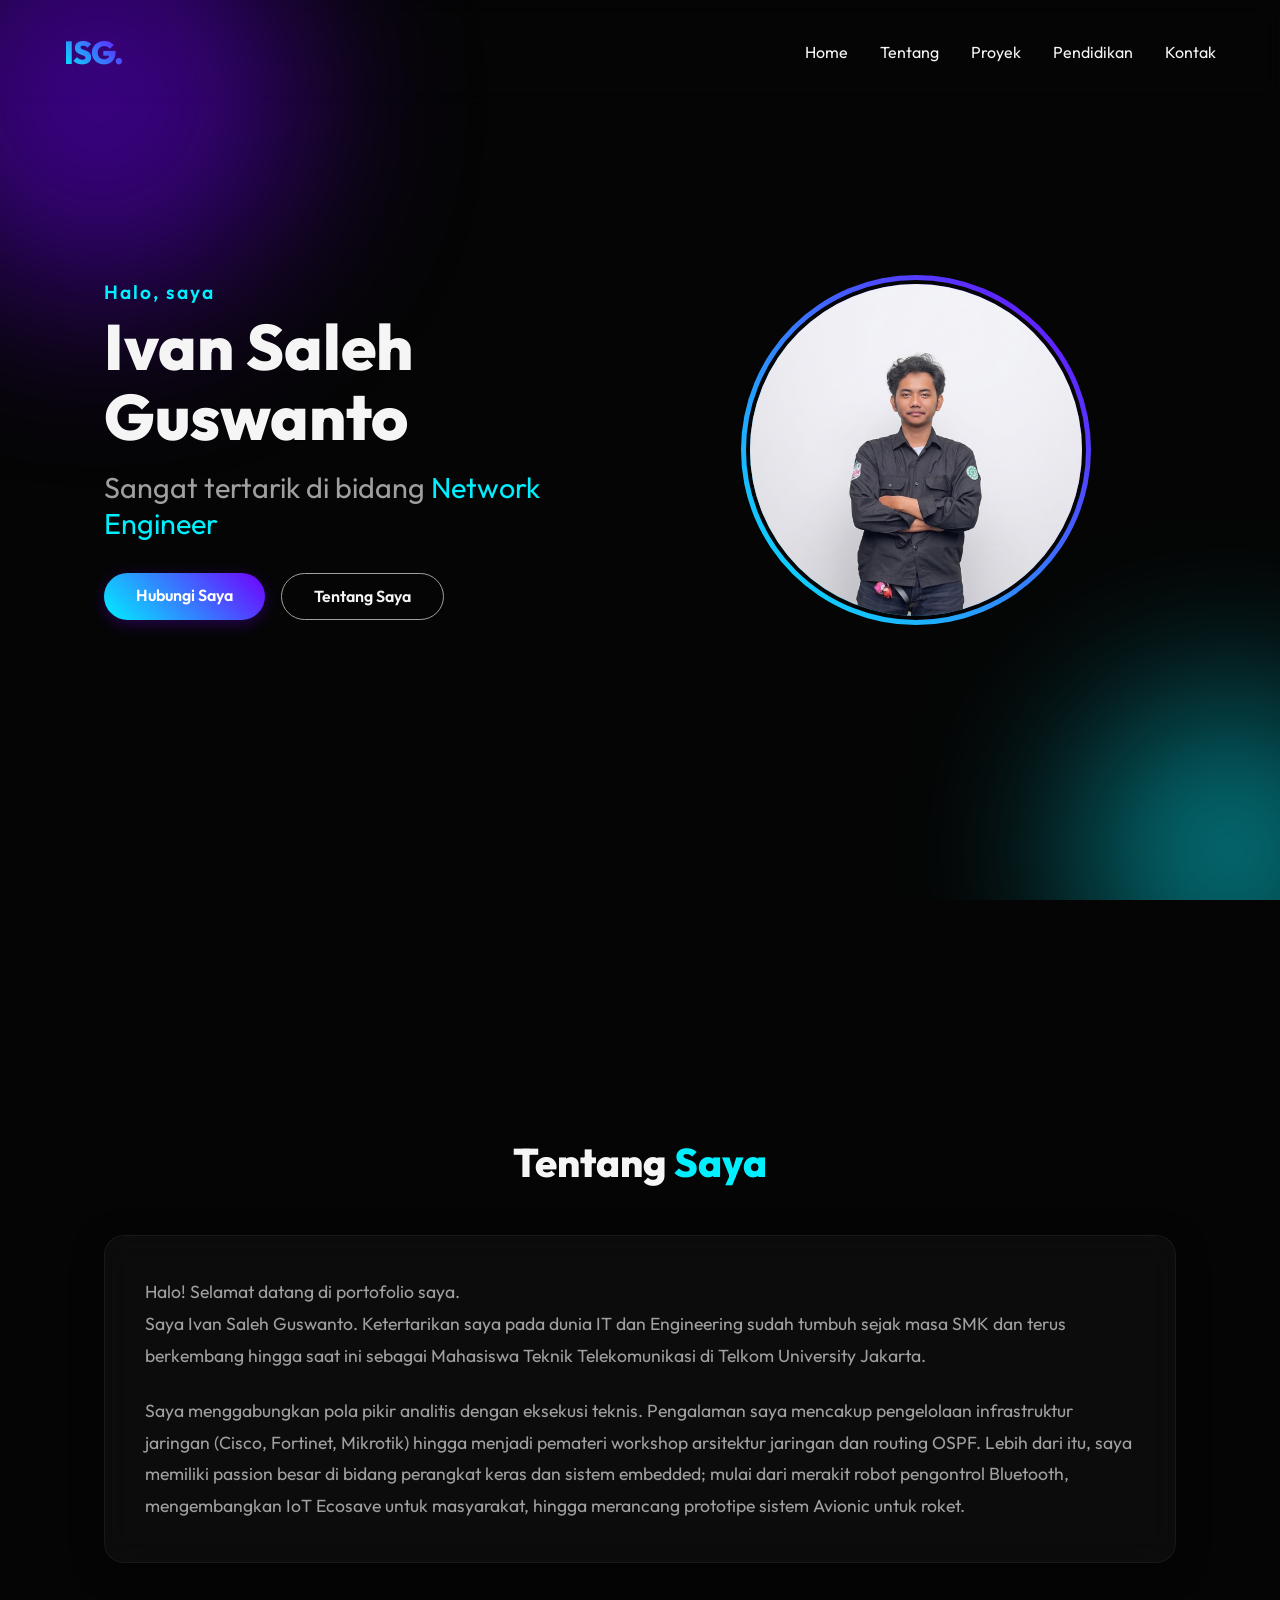
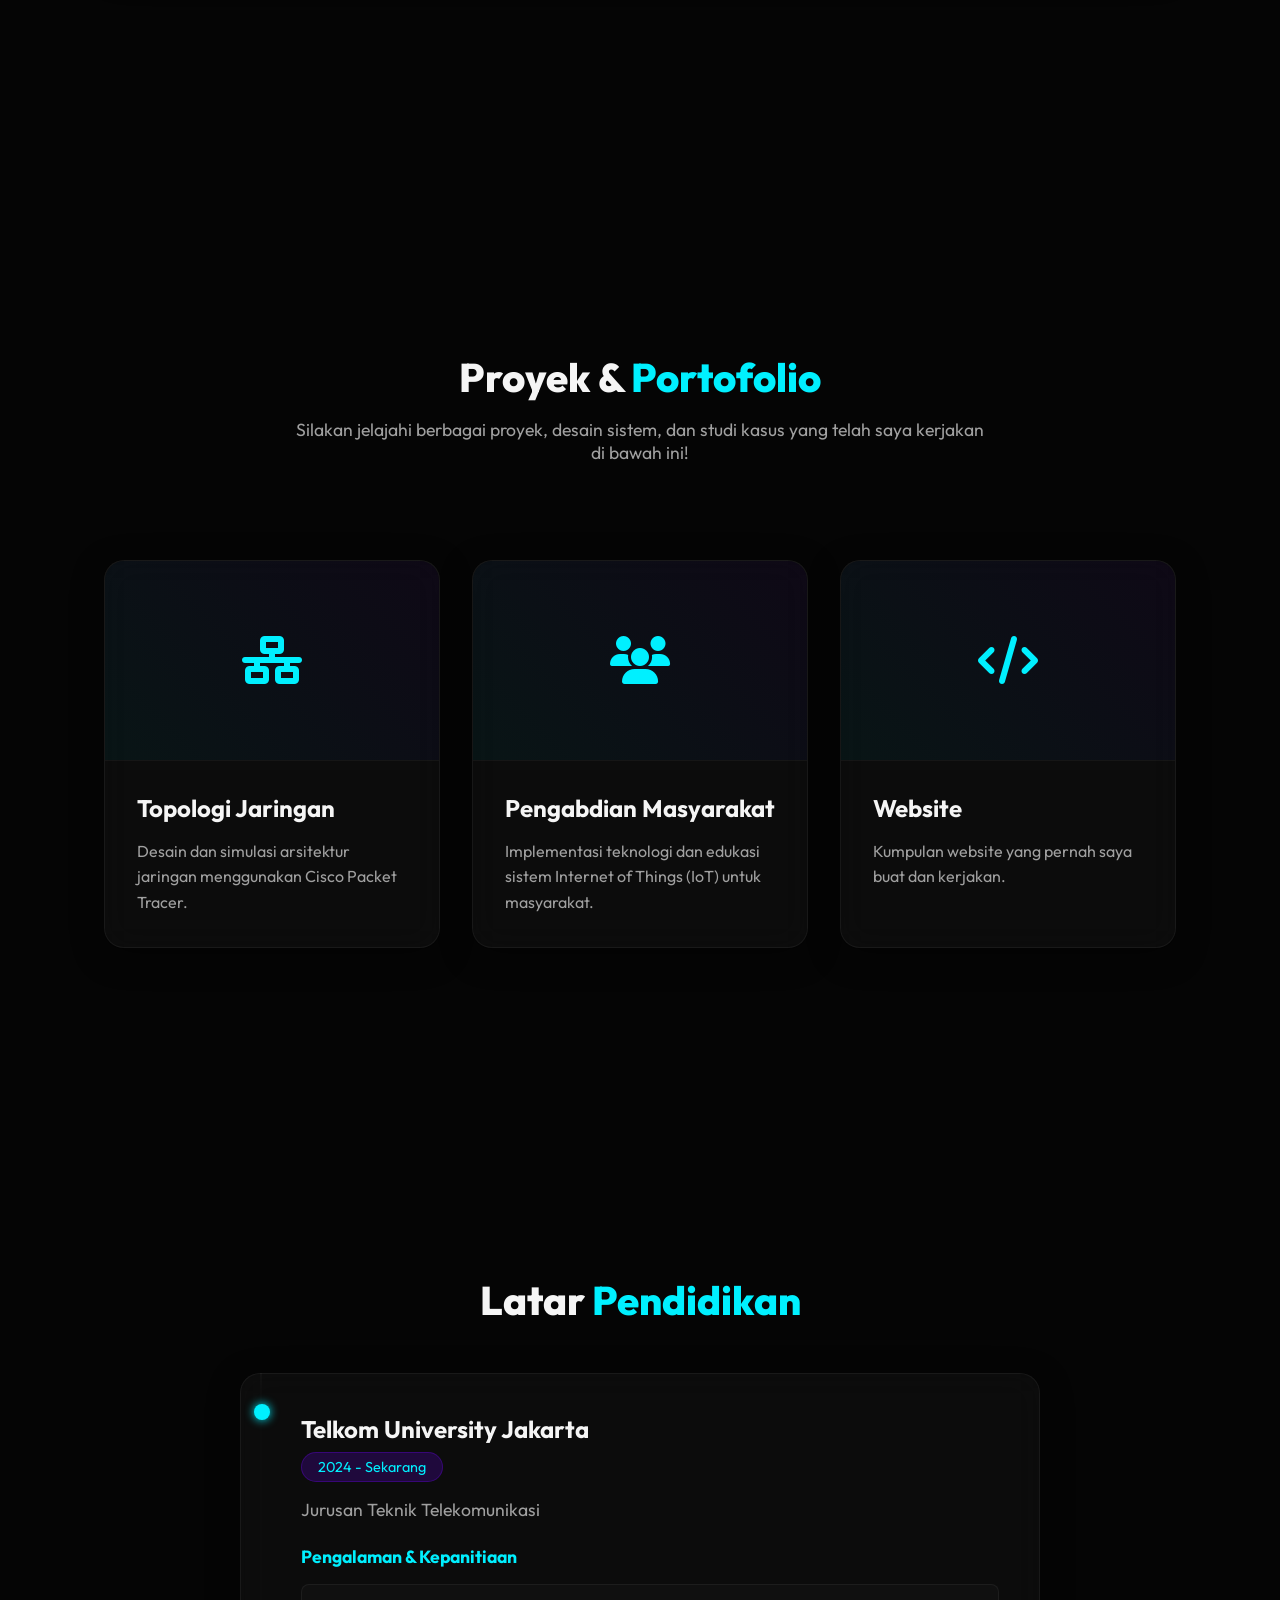
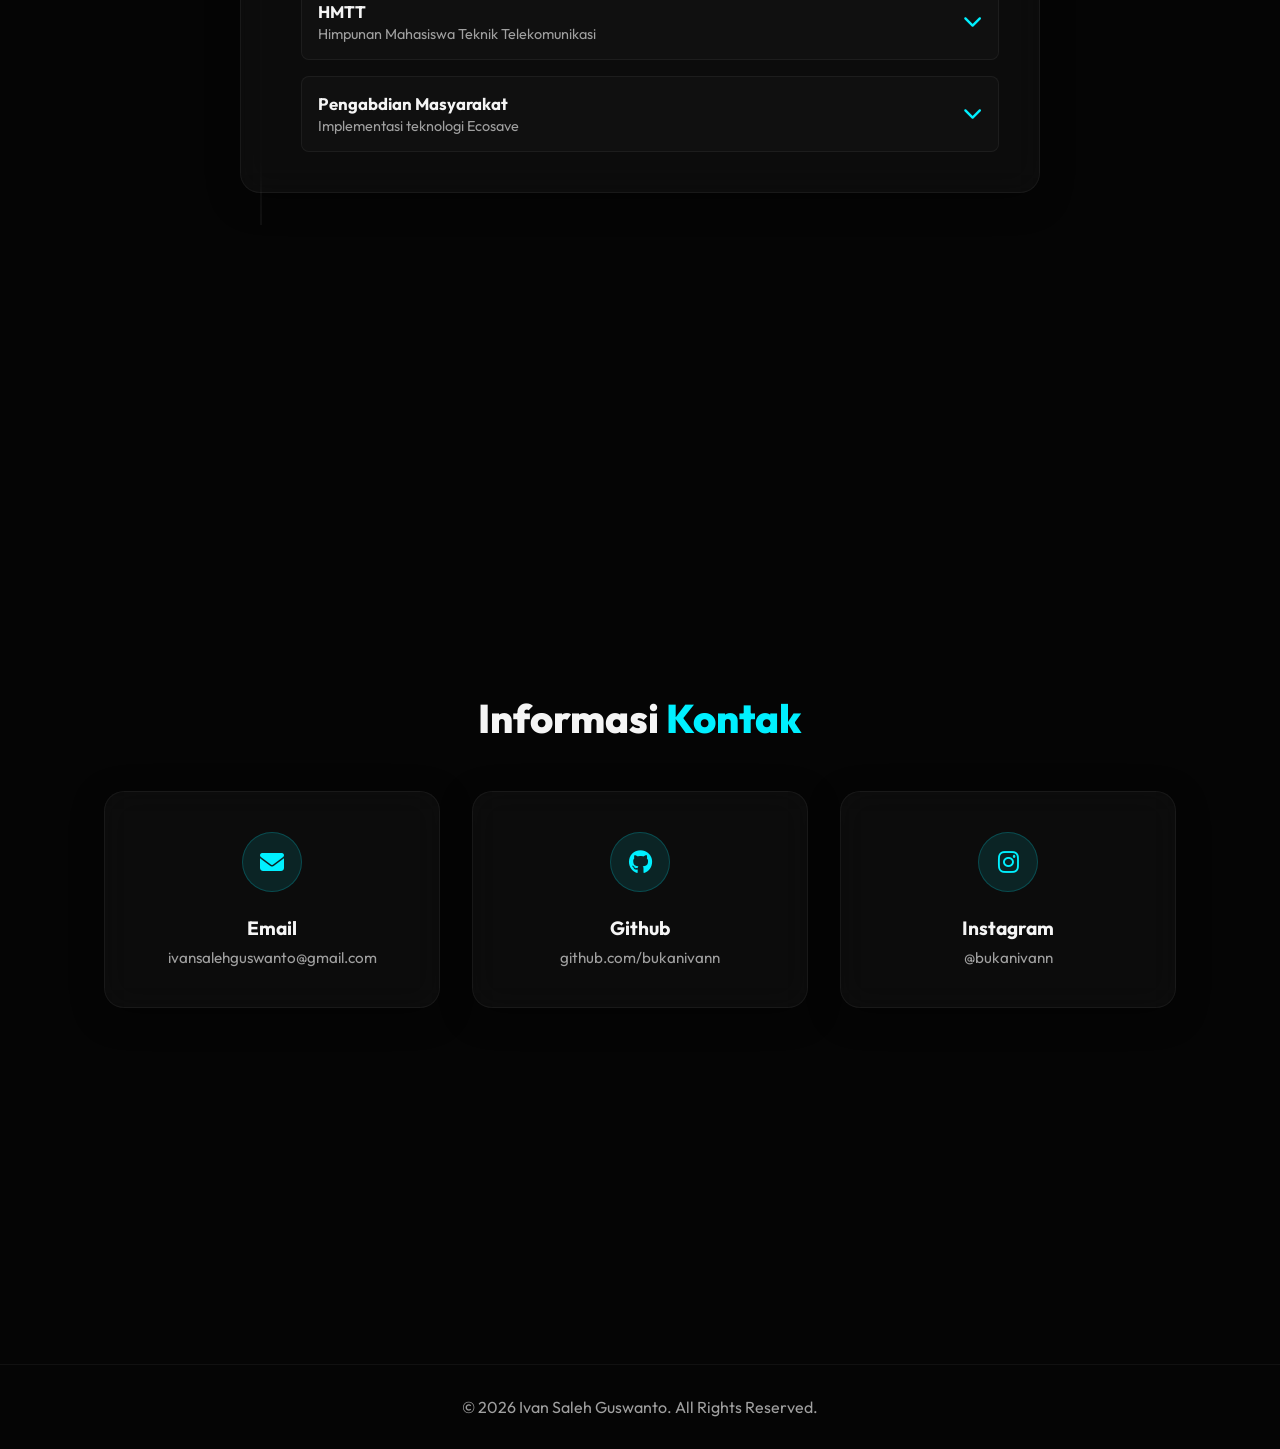
==== index.html @ 59770a97 "Initial commit" ====
<!DOCTYPE html>
<html lang="id">

<head>
    <meta charset="UTF-8">
    <meta name="viewport" content="width=device-width, initial-scale=1.0">
    <meta name="description" content="Portofolio Ivan Saleh Guswanto - Network Engineer">
    <title>Ivan Saleh Guswanto | Network Engineer</title>
    <link rel="preconnect" href="https://fonts.googleapis.com">
    <link rel="preconnect" href="https://fonts.gstatic.com" crossorigin>
    <link href="https://fonts.googleapis.com/css2?family=Outfit:wght@300;400;600;800&display=swap" rel="stylesheet">
    <link rel="stylesheet" href="style.css">
    <!-- FontAwesome for icons -->
    <link rel="stylesheet" href="https://cdnjs.cloudflare.com/ajax/libs/font-awesome/6.4.0/css/all.min.css">
</head>

<body>
    <!-- Background elements for visual flair -->
    <div class="blob-c">
        <div class="shape blob1"></div>
        <div class="shape blob2"></div>
    </div>

    <nav>
        <div class="logo">ISG.</div>
        <div class="hamburger">
            <span></span>
            <span></span>
            <span></span>
        </div>
        <ul class="nav-links">
            <li><a href="#home">Home</a></li>
            <li><a href="#about">Tentang</a></li>
            <li><a href="#projects">Proyek</a></li>
            <li><a href="#education">Pendidikan</a></li>
            <li><a href="#contact">Kontak</a></li>
        </ul>
    </nav>

    <main>
        <section id="home" class="hero fade-in">
            <div class="hero-content">
                <p class="greeting">Halo, saya</p>
                <h1 class="glitch" data-text="Ivan Saleh Guswanto">Ivan Saleh Guswanto</h1>
                <h2 class="subtitle">Sangat tertarik di bidang <span class="highlight">Network Engineer</span></h2>
                <div class="cta-buttons">
                    <a href="#contact" class="btn primary">Hubungi Saya</a>
                    <a href="#about" class="btn secondary">Tentang Saya</a>
                </div>
            </div>
            <div class="hero-image">
                <div class="image-wrapper">
                    <img src="./assets/profile.jpeg" alt="Ivan Saleh Guswanto">
                </div>
            </div>
        </section>

        <section id="about" class="about slide-up">
            <div class="section-header">
                <h2>Tentang <span class="highlight">Saya</span></h2>
            </div>
            <div class="about-content glass-card">
                <p>
                    Halo! Selamat datang di portofolio saya.<br>
                    Saya Ivan Saleh Guswanto. Ketertarikan saya pada dunia IT dan Engineering sudah tumbuh sejak masa
                    SMK dan terus berkembang hingga saat ini sebagai Mahasiswa Teknik Telekomunikasi di Telkom
                    University Jakarta.
                </p>
                <p>
                    Saya menggabungkan pola pikir analitis dengan eksekusi teknis. Pengalaman saya mencakup pengelolaan
                    infrastruktur jaringan (Cisco, Fortinet, Mikrotik) hingga menjadi pemateri workshop arsitektur
                    jaringan dan routing OSPF. Lebih dari itu, saya memiliki passion besar di bidang perangkat keras dan
                    sistem embedded; mulai dari merakit robot pengontrol Bluetooth, mengembangkan IoT Ecosave untuk
                    masyarakat, hingga merancang prototipe sistem Avionic untuk roket.
                </p>
            </div>
        </section>

        <section id="projects" class="projects slide-up">
            <div class="section-header">
                <h2>Proyek & <span class="highlight">Portofolio</span></h2>
                <p class="section-subtitle">Silakan jelajahi berbagai proyek, desain sistem, dan studi kasus yang telah
                    saya kerjakan di bawah ini!</p>
            </div>
            <div class="project-grid">
                <!-- Project 1 -->
                <a href="topologi.html" class="project-card glass-card">
                    <div class="project-image">
                        <div class="image-placeholder"><i class="fas fa-network-wired"></i></div>
                        <!-- img tag disiapkan, hapus komentar dan ganti src saat foto sudah ada -->
                        <!-- <img src="./assets/topologi.jpg" alt="Topologi Jaringan"> -->
                    </div>
                    <div class="project-info">
                        <h3>Topologi Jaringan</h3>
                        <p>Desain dan simulasi arsitektur jaringan menggunakan Cisco Packet Tracer.</p>
                    </div>
                </a>
                <!-- Project 2 -->
                <a href="pengabdian.html" class="project-card glass-card">
                    <div class="project-image">
                        <div class="image-placeholder"><i class="fas fa-users"></i></div>
                        <!-- img tag disiapkan, hapus komentar dan ganti src saat foto sudah ada -->
                        <!-- <img src="./assets/pengabdian.jpg" alt="Pengabdian Masyarakat"> -->
                    </div>
                    <div class="project-info">
                        <h3>Pengabdian Masyarakat</h3>
                        <p>Implementasi teknologi dan edukasi sistem Internet of Things (IoT) untuk masyarakat.</p>
                    </div>
                </a>
                <!-- Project 3 -->
                <a href="website.html" class="project-card glass-card">
                    <div class="project-image">
                        <div class="image-placeholder"><i class="fas fa-code"></i></div>
                        <!-- img tag disiapkan, hapus komentar dan ganti src saat foto sudah ada -->
                        <!-- <img src="./assets/website.jpg" alt="Website"> -->
                    </div>
                    <div class="project-info">
                        <h3>Website</h3>
                        <p>Kumpulan website yang pernah saya buat dan kerjakan.</p>
                    </div>
                </a>
            </div>
        </section>

        <section id="education" class="education slide-up">
            <div class="section-header">
                <h2>Latar <span class="highlight">Pendidikan</span></h2>
            </div>
            <div class="timeline">
                <div class="timeline-item glass-card">
                    <div class="timeline-dot"></div>
                    <div class="timeline-content">
                        <h3>Telkom University Jakarta</h3>
                        <span class="date">2024 - Sekarang</span>
                        <p style="margin-bottom: 1.5rem;">Jurusan Teknik Telekomunikasi</p>

                        <div class="experience-list">
                            <h4 style="color: var(--accent-primary); margin-bottom: 1rem; font-size: 1.1rem;">Pengalaman
                                & Kepanitiaan</h4>

                            <!-- HMTT Accordion -->
                            <div class="accordion-item"
                                style="background: rgba(255,255,255,0.02); border-radius: 8px; padding: 1rem; margin-bottom: 1rem; border: 1px solid var(--glass-border);">
                                <div class="accordion-header">
                                    <div class="accordion-title-row">
                                        <div>
                                            <h5
                                                style="color: var(--text-main); font-size: 1.05rem; margin-bottom: 0.2rem;">
                                                HMTT</h5>
                                            <p style="font-size: 0.9rem; margin:0;">Himpunan Mahasiswa Teknik
                                                Telekomunikasi</p>
                                        </div>
                                        <i class="fas fa-chevron-down accordion-icon"></i>
                                    </div>
                                </div>
                                <div class="accordion-body">
                                    <div class="accordion-content-inner">
                                        <p class="accordion-text" style="font-size: 0.9rem;">Menjadi Pemateri 2 pada
                                            Workshop Perancangan Infrastruktur Jaringan Berbasis Arsitektur, IP
                                            Addressing, dan OSPF, dengan memberikan pembahasan mengenai desain
                                            infrastruktur jaringan, perencanaan IP Addressing, serta implementasi
                                            routing dinamis menggunakan OSPF.</p>
                                        <div class="accordion-gallery">
                                            <div class="gallery-item">
                                                <img src="./assets/pemateri-1.JPG" alt="pemateri 1">
                                            </div>
                                            <div class="gallery-item">
                                                <img src="./assets/pemateri-2.JPG" alt="pemateri 2">
                                            </div>
                                        </div>
                                    </div>
                                </div>
                            </div>

                            <!-- Pengabdian Masyarakat Accordion -->
                            <div class="accordion-item"
                                style="background: rgba(255,255,255,0.02); border-radius: 8px; padding: 1rem; border: 1px solid var(--glass-border);">
                                <div class="accordion-header">
                                    <div class="accordion-title-row">
                                        <div>
                                            <h5
                                                style="color: var(--text-main); font-size: 1.05rem; margin-bottom: 0.2rem;">
                                                Pengabdian Masyarakat</h5>
                                            <p style="font-size: 0.9rem; margin:0;">Implementasi teknologi Ecosave</p>
                                        </div>
                                        <i class="fas fa-chevron-down accordion-icon"></i>
                                    </div>
                                </div>
                                <div class="accordion-body">
                                    <div class="accordion-content-inner">
                                        <p class="accordion-text" style="font-size: 0.9rem;">Terlibat dalam program
                                            Ecosave, memberikan edukasi serta mengimplementasikan teknologi Internet of
                                            Things (IoT) untuk membantu masyarakat mengelola timbangan sampah dengan
                                            lebih modern dan terintegrasi.</p>
                                        <div class="accordion-gallery">
                                            <div class="gallery-item">
                                                <img src="./assets/abdimas-4.jpeg" alt="Abdimas 1">
                                            </div>
                                            <div class="gallery-item">
                                                <img src="./assets/abdimas-8.jpeg" alt="Abdimas 2">
                                            </div>
                                        </div>
                                    </div>
                                </div>
                            </div>

                        </div>
                    </div>
                </div>
            </div>
        </section>


        <section id="contact" class="contact slide-up">
            <div class="section-header">
                <h2>Informasi <span class="highlight">Kontak</span></h2>
            </div>
            <div class="contact-grid">
                <a href="mailto:ivansalehguswanto@gmail.com" class="contact-card glass-card">
                    <div class="icon-box"><i class="fas fa-envelope"></i></div>
                    <h3>Email</h3>
                    <p>ivansalehguswanto@gmail.com</p>
                </a>
                <a href="https://github.com/bukanivann" target="_blank" rel="noopener noreferrer"
                    class="contact-card glass-card">
                    <div class="icon-box"><i class="fab fa-github"></i></div>
                    <h3>Github</h3>
                    <p>github.com/bukanivann</p>
                </a>
                <a href="https://www.instagram.com/bukanivann/" target="_blank" rel="noopener noreferrer"
                    class="contact-card glass-card">
                    <div class="icon-box"><i class="fab fa-instagram"></i></div>
                    <h3>Instagram</h3>
                    <p>@bukanivann</p>
                </a>
            </div>
        </section>
    </main>

    <footer>
        <p>&copy; 2026 Ivan Saleh Guswanto. All Rights Reserved.</p>
    </footer>

    <script src="script.js"></script>
</body>

</html>
---- style.css ----
:root {
    --bg-color: #050505;
    --text-main: #f5f5f5;
    --text-muted: #a0a0a0;
    --accent-primary: #00f0ff;
    --accent-secondary: #7000ff;
    --glass-bg: rgba(255, 255, 255, 0.03);
    --glass-border: rgba(255, 255, 255, 0.05);
}

* {
    margin: 0;
    padding: 0;
    box-sizing: border-box;
}

html {
    scroll-behavior: smooth;
    font-family: 'Outfit', sans-serif;
    color: var(--text-main);
    background-color: var(--bg-color);
    overflow-x: hidden;
}

body {
    position: relative;
    min-height: 100vh;
}

/* Background Animated Blobs */
.blob-c {
    position: fixed;
    width: 100vw;
    height: 100vh;
    z-index: -1;
    overflow: hidden;
    top: 0;
    left: 0;
    pointer-events: none;
}

.shape {
    position: absolute;
    filter: blur(90px);
    opacity: 0.5;
    border-radius: 50%;
    animation: float 20s infinite alternate ease-in-out;
}

.blob1 {
    width: 400px;
    height: 400px;
    background: var(--accent-secondary);
    top: -100px;
    left: -100px;
}

.blob2 {
    width: 300px;
    height: 300px;
    background: var(--accent-primary);
    bottom: -100px;
    right: -100px;
    animation-delay: -10s;
}

@keyframes float {
    0% {
        transform: translate(0, 0) rotate(0deg);
    }

    100% {
        transform: translate(100px, 50px) rotate(360deg);
    }
}

/* Navigation */
nav {
    display: flex;
    justify-content: space-between;
    align-items: center;
    padding: 2rem 5%;
    position: fixed;
    width: 100%;
    top: 0;
    z-index: 100;
    backdrop-filter: blur(10px);
    border-bottom: 1px solid transparent;
    transition: all 0.3s ease;
}

nav.scrolled {
    padding: 1rem 5%;
    background: rgba(5, 5, 5, 0.8);
    border-bottom: 1px solid var(--glass-border);
}

.logo {
    font-size: 2rem;
    font-weight: 800;
    background: linear-gradient(45deg, var(--accent-primary), var(--accent-secondary));
    -webkit-background-clip: text;
    background-clip: text;
    -webkit-text-fill-color: transparent;
    color: transparent;
    letter-spacing: -1px;
}

.hamburger {
    display: none;
    width: 40px;
    height: 28px;
    position: relative;
    cursor: pointer;
    transition: transform 0.3s ease;
}

.hamburger span {
    position: absolute;
    left: 0;
    width: 100%;
    height: 3px;
    border-radius: 999px;
    background: linear-gradient(90deg, var(--accent-primary), var(--accent-secondary));
    transition: transform 0.35s ease, opacity 0.35s ease, background 0.35s ease;
    box-shadow: 0 0 12px rgba(0, 240, 255, 0.25);
}

.hamburger span:nth-child(1) {
    top: 0;
}

.hamburger span:nth-child(2) {
    top: calc(50% - 1.5px);
}

.hamburger span:nth-child(3) {
    bottom: 0;
}

.hamburger:hover span {
    transform: scaleX(1.05);
}

.hamburger.active span:nth-child(1) {
    transform: translateY(11px) rotate(45deg);
}

.hamburger.active span:nth-child(2) {
    opacity: 0;
}

.hamburger.active span:nth-child(3) {
    transform: translateY(-11px) rotate(-45deg);
}

.nav-links {
    display: flex;
    list-style: none;
    gap: 2rem;
}

.nav-links a {
    color: var(--text-main);
    text-decoration: none;
    font-weight: 400;
    transition: color 0.3s ease;
    position: relative;
}

.nav-links a:hover {
    color: var(--accent-primary);
}

.nav-links a::after {
    content: '';
    position: absolute;
    width: 0;
    height: 2px;
    bottom: -5px;
    left: 0;
    background: var(--accent-primary);
    transition: width 0.3s ease;
}

.nav-links a:hover::after {
    width: 100%;
}

/* Layout */
main {
    padding: 0 5%;
    max-width: 1200px;
    margin: 0 auto;
}

section {
    min-height: 100vh;
    display: flex;
    flex-direction: column;
    justify-content: center;
    padding: 100px 0;
}

.section-header {
    margin-bottom: 3rem;
    text-align: center;
}

.section-header h2 {
    font-size: 2.5rem;
    font-weight: 800;
}

.highlight {
    color: var(--accent-primary);
}

/* Glass Card */
.glass-card {
    background: var(--glass-bg);
    backdrop-filter: blur(16px);
    -webkit-backdrop-filter: blur(16px);
    border: 1px solid var(--glass-border);
    border-radius: 20px;
    padding: 2.5rem;
    box-shadow: 0 8px 32px 0 rgba(0, 0, 0, 0.37);
    transition: transform 0.3s ease, box-shadow 0.3s ease;
}

.glass-card:hover {
    transform: translateY(-5px);
    box-shadow: 0 12px 40px 0 rgba(0, 240, 255, 0.1);
    border-color: rgba(0, 240, 255, 0.2);
}

/* Hero Section */
.hero {
    flex-direction: row;
    align-items: center;
    justify-content: space-between;
    gap: 2rem;
}

.hero-content {
    flex: 1;
}

.greeting {
    font-size: 1.2rem;
    color: var(--accent-primary);
    margin-bottom: 0.5rem;
    font-weight: 600;
    letter-spacing: 2px;
}

.glitch {
    font-size: 4rem;
    font-weight: 800;
    line-height: 1.1;
    margin-bottom: 1rem;
    position: relative;
}

.subtitle {
    font-size: 1.8rem;
    font-weight: 400;
    color: var(--text-muted);
    margin-bottom: 2rem;
}

.cta-buttons {
    display: flex;
    gap: 1rem;
}

.btn {
    padding: 0.8rem 2rem;
    border-radius: 30px;
    text-decoration: none;
    font-weight: 600;
    transition: all 0.3s ease;
    cursor: pointer;
    font-size: 1rem;
}

.primary {
    background: linear-gradient(45deg, var(--accent-primary), var(--accent-secondary));
    color: #fff;
    border: none;
    box-shadow: 0 4px 15px rgba(112, 0, 255, 0.3);
}

.primary:hover {
    box-shadow: 0 6px 20px rgba(0, 240, 255, 0.5);
    transform: translateY(-2px);
}

.secondary {
    background: transparent;
    color: var(--text-main);
    border: 1px solid var(--text-muted);
}

.secondary:hover {
    border-color: var(--accent-primary);
    color: var(--accent-primary);
    transform: translateY(-2px);
}

.hero-image {
    flex: 1;
    display: flex;
    justify-content: center;
}

.image-wrapper {
    width: 350px;
    height: 350px;
    border-radius: 50%;
    padding: 5px;
    background: linear-gradient(45deg, var(--accent-primary), var(--accent-secondary));
    position: relative;
    animation: pulseGlow 4s infinite alternate;
}

.image-wrapper img {
    width: 100%;
    height: 100%;
    object-fit: cover;
    border-radius: 50%;
    border: 4px solid var(--bg-color);
}

@keyframes pulseGlow {
    0% {
        box-shadow: 0 0 20px rgba(0, 240, 255, 0.4);
    }

    100% {
        box-shadow: 0 0 50px rgba(112, 0, 255, 0.6);
    }
}

/* About Section */
.about-content p {
    font-size: 1.1rem;
    line-height: 1.8;
    color: var(--text-muted);
    margin-bottom: 1.5rem;
}

.about-content p:last-child {
    margin-bottom: 0;
}

/* Projects Section */
.section-subtitle {
    text-align: center;
    color: var(--text-muted);
    font-size: 1.1rem;
    max-width: 700px;
    margin: 1rem auto 3rem auto;
}

.project-grid {
    display: grid;
    grid-template-columns: repeat(auto-fit, minmax(300px, 1fr));
    gap: 2rem;
}

.project-card {
    display: flex;
    flex-direction: column;
    padding: 0;
    overflow: hidden;
    text-decoration: none;
    cursor: pointer;
}

/* Gallery and Back Button Styles */
.back-btn {
    display: inline-flex;
    align-items: center;
    gap: 0.5rem;
    color: var(--text-main);
    text-decoration: none;
    font-size: 1.1rem;
    margin-bottom: 2rem;
    padding: 0.5rem 1rem;
    border-radius: 20px;
    background: rgba(255, 255, 255, 0.05);
    border: 1px solid var(--glass-border);
    transition: all 0.3s ease;
}

.back-btn:hover {
    background: rgba(0, 240, 255, 0.1);
    border-color: var(--accent-primary);
    color: var(--accent-primary);
}

.gallery-grid {
    display: grid;
    grid-template-columns: repeat(auto-fill, minmax(300px, 1fr));
    gap: 1.5rem;
    margin-top: 2rem;
    align-items: start;
}

.gallery-item {
    border-radius: 15px;
    overflow: hidden;
    background: rgba(255, 255, 255, 0.05);
    border: 1px solid var(--glass-border);
    position: relative;
    cursor: pointer;
    transition: transform 0.3s ease, box-shadow 0.3s ease;
}

.gallery-item:hover {
    transform: scale(1.03);
    box-shadow: 0 10px 30px rgba(0, 240, 255, 0.15);
    z-index: 20;
}

.gallery-item img {
    width: 100%;
    height: auto;
    display: block;
}

.gallery-caption {
    padding: 1rem;
    font-size: 0.95rem;
    color: var(--text-main);
    text-align: center;
    background: rgba(0, 0, 0, 0.4);
    border-bottom: 1px solid var(--glass-border);
    position: relative;
    z-index: 10;
}

/* Fixed 3:4 ratio gallery variant */
.gallery-fixed-ratio .gallery-item {
    aspect-ratio: 3 / 4;
}

.gallery-fixed-ratio .gallery-item img {
    width: 100%;
    height: 100%;
    object-fit: cover;
}

/* Fixed 16:9 widescreen gallery variant */
.gallery-widescreen .gallery-item {
    aspect-ratio: 16 / 9;
}

.gallery-widescreen .gallery-item img {
    width: 100%;
    height: 100%;
    object-fit: cover;
}

.gallery-item .image-placeholder {
    font-size: 2rem;
}

.project-image {
    width: 100%;
    height: 200px;
    background: rgba(0, 0, 0, 0.3);
    position: relative;
    border-bottom: 1px solid var(--glass-border);
}

.project-image img {
    width: 100%;
    height: 100%;
    object-fit: cover;
    transition: transform 0.5s ease;
}

.project-card:hover .project-image img {
    transform: scale(1.05);
}

.image-placeholder {
    width: 100%;
    height: 100%;
    display: flex;
    justify-content: center;
    align-items: center;
    font-size: 3rem;
    color: var(--accent-primary);
    background: linear-gradient(45deg, rgba(0, 240, 255, 0.05), rgba(112, 0, 255, 0.05));
}

.project-info {
    padding: 2rem;
}

.project-info h3 {
    font-size: 1.5rem;
    margin-bottom: 1rem;
    color: var(--text-main);
}

.project-info p {
    color: var(--text-muted);
    font-size: 1rem;
    line-height: 1.6;
}

/* Education Section */
.timeline {
    position: relative;
    max-width: 800px;
    margin: 0 auto;
}

.timeline::before {
    content: '';
    position: absolute;
    width: 2px;
    height: 100%;
    background: var(--glass-border);
    left: 20px;
    top: 0;
}

.timeline-item {
    position: relative;
    padding-left: 60px;
    margin-bottom: 2rem;
}

.timeline-dot {
    position: absolute;
    width: 16px;
    height: 16px;
    border-radius: 50%;
    background: var(--accent-primary);
    left: 13px;
    top: 30px;
    box-shadow: 0 0 10px var(--accent-primary);
}

.timeline-content h3 {
    font-size: 1.5rem;
    margin-bottom: 0.5rem;
    color: var(--text-main);
}

.date {
    display: inline-block;
    padding: 0.3rem 1rem;
    background: rgba(112, 0, 255, 0.2);
    color: var(--accent-primary);
    border-radius: 20px;
    font-size: 0.9rem;
    margin-bottom: 1rem;
    border: 1px solid rgba(112, 0, 255, 0.3);
}

.timeline-content p {
    color: var(--text-muted);
    font-size: 1.1rem;
}

/* Accordion / Experience Section */
.accordion-item {
    cursor: pointer;
    transition: all 0.3s ease;
}

.accordion-item:hover {
    box-shadow: 0 10px 30px rgba(0, 240, 255, 0.1);
}

.accordion-header {
    display: flex;
    flex-direction: column;
}

.accordion-title-row {
    display: flex;
    justify-content: space-between;
    align-items: center;
}

.accordion-icon {
    font-size: 1.2rem;
    color: var(--accent-primary);
    transition: transform 0.3s ease;
}

.accordion-item.active .accordion-icon {
    transform: rotate(180deg);
}

.accordion-body {
    max-height: 0;
    overflow: hidden;
    transition: max-height 0.4s ease-out;
}

.accordion-content-inner {
    padding-top: 1.5rem;
    border-top: 1px solid var(--glass-border);
    margin-top: 1rem;
}

.accordion-text {
    color: var(--text-muted);
    line-height: 1.6;
    margin-bottom: 1.5rem;
}

.accordion-gallery {
    display: grid;
    grid-template-columns: repeat(auto-fit, minmax(200px, 1fr));
    gap: 1rem;
}

.accordion-gallery .gallery-item {
    border-radius: 10px;
    height: 150px;
}

.accordion-gallery .gallery-item img {
    width: 100%;
    height: 100%;
    object-fit: cover;
}

/* Contact Section */
.contact-grid {
    display: grid;
    grid-template-columns: repeat(auto-fit, minmax(250px, 1fr));
    gap: 2rem;
}

.contact-card {
    display: flex;
    flex-direction: column;
    align-items: center;
    text-align: center;
    text-decoration: none;
    color: var(--text-main);
}

.icon-box {
    width: 60px;
    height: 60px;
    border-radius: 50%;
    background: rgba(0, 240, 255, 0.1);
    display: flex;
    justify-content: center;
    align-items: center;
    font-size: 1.5rem;
    color: var(--accent-primary);
    margin-bottom: 1.5rem;
    transition: all 0.3s ease;
    border: 1px solid rgba(0, 240, 255, 0.2);
}

.contact-card:hover .icon-box {
    background: var(--accent-primary);
    color: #000;
    transform: scale(1.1);
    box-shadow: 0 0 20px var(--accent-primary);
}

.contact-card h3 {
    margin-bottom: 0.5rem;
    font-size: 1.2rem;
}

.contact-card p {
    color: var(--text-muted);
    font-size: 0.95rem;
}

/* Footer */
footer {
    text-align: center;
    padding: 2rem;
    border-top: 1px solid var(--glass-border);
    margin-top: 4rem;
    color: var(--text-muted);
}

/* Animations and Interactivity */
.fade-in {
    opacity: 0;
    transform: translateY(20px);
    transition: opacity 0.8s ease, transform 0.8s ease;
}

.fade-in.visible {
    opacity: 1;
    transform: translateY(0);
}

.slide-up {
    opacity: 0;
    transform: translateY(40px);
    transition: opacity 0.8s ease, transform 0.8s ease;
}

.slide-up.visible {
    opacity: 1;
    transform: translateY(0);
}

/* Media Queries for responsiveness */
@media (max-width: 900px) {
    .hamburger {
        display: block;
    }
    
    .nav-links {
        position: fixed;
        top: 80px;
        right: -100%;
        background: rgba(10, 10, 10, 0.96);
        backdrop-filter: blur(20px);
        width: 100%;
        height: calc(100vh - 80px);
        flex-direction: column;
        justify-content: center;
        align-items: center;
        transition: right 0.35s ease, opacity 0.35s ease;
        opacity: 0;
        padding: 0 1.5rem;
    }
    
    .nav-links.active {
        right: 0;
        opacity: 1;
    }
    
    .nav-links li {
        margin: 0.6rem 0;
        width: 100%;
        text-align: center;
    }

    .nav-links a {
        display: inline-block;
        width: 100%;
        max-width: 320px;
        padding: 0.75rem 1.2rem;
        border-radius: 999px;
        background: rgba(255, 255, 255, 0.05);
        border: 1px solid rgba(255, 255, 255, 0.08);
        color: var(--text-main);
        font-size: 1.15rem;
        font-weight: 600;
        transition: transform 0.3s ease, background 0.3s ease, border-color 0.3s ease;
    }

    .nav-links a:hover {
        background: linear-gradient(135deg, rgba(0, 240, 255, 0.18), rgba(112, 0, 255, 0.18));
        border-color: rgba(0, 240, 255, 0.28);
        transform: translateX(6px);
    }
    
    .nav-links a::after {
        display: none;
    }

    .hero {
        flex-direction: column;
        text-align: center;
        padding-top: 150px;
    }

    .cta-buttons {
        justify-content: center;
    }

    .image-wrapper {
        width: 300px;
        height: 300px;
        margin-top: 2rem;
    }

    .glitch {
        font-size: 3.5rem;
    }
    
    .project-grid, .contact-grid, .gallery-grid {
        grid-template-columns: 1fr;
    }
    
    .accordion-gallery {
        grid-template-columns: 1fr;
    }
}

@media (max-width: 480px) {
    .glitch {
        font-size: 2.5rem;
    }
    
    .section-header h2 {
        font-size: 2rem;
    }

    .image-wrapper {
        width: 250px;
        height: 250px;
    }

    section {
        padding: 60px 0;
    }
    
    .timeline::before {
        left: 10px;
    }
    
    .timeline-item {
        padding-left: 35px;
    }
    
    .timeline-dot {
        left: 3px;
    }
    
    .glass-card {
        padding: 1.5rem;
    }
}

/* Lightbox Modal */
.lightbox-modal {
    display: none;
    position: fixed;
    z-index: 1000;
    left: 0;
    top: 0;
    width: 100%;
    height: 100%;
    background-color: rgba(0, 0, 0, 0.9);
    justify-content: center;
    align-items: center;
    opacity: 0;
    transition: opacity 0.3s ease;
    backdrop-filter: blur(5px);
}

.lightbox-modal.active {
    opacity: 1;
}

.lightbox-content {
    max-width: 90%;
    max-height: 90vh;
    border-radius: 10px;
    box-shadow: 0 0 30px rgba(0, 240, 255, 0.2);
    transform: scale(0.9);
    transition: transform 0.3s ease;
    object-fit: contain;
}

.lightbox-modal.active .lightbox-content {
    transform: scale(1);
}

.lightbox-close {
    position: absolute;
    top: 20px;
    right: 35px;
    color: #f1f1f1;
    font-size: 40px;
    font-weight: bold;
    cursor: pointer;
    transition: color 0.3s ease;
    z-index: 1001;
}

.lightbox-close:hover,
.lightbox-close:focus {
    color: var(--accent-primary);
    text-decoration: none;
    cursor: pointer;
}
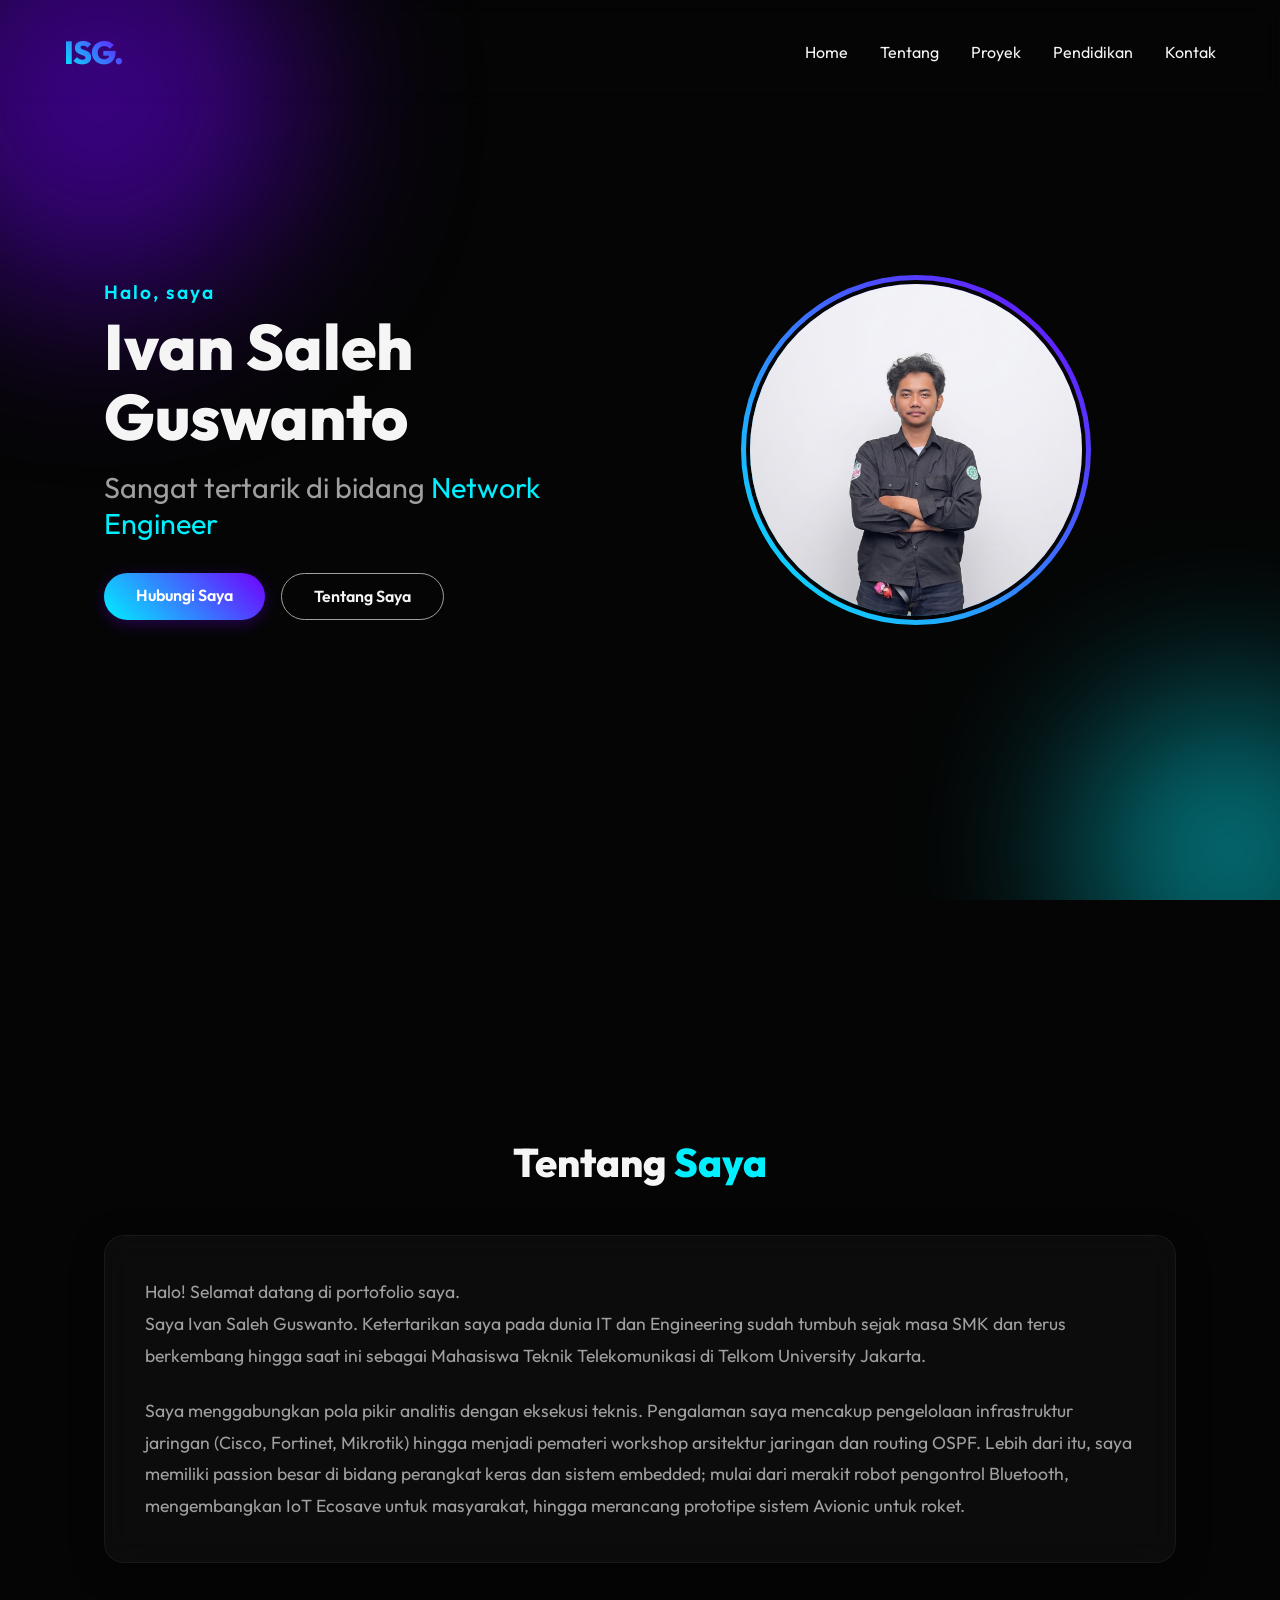
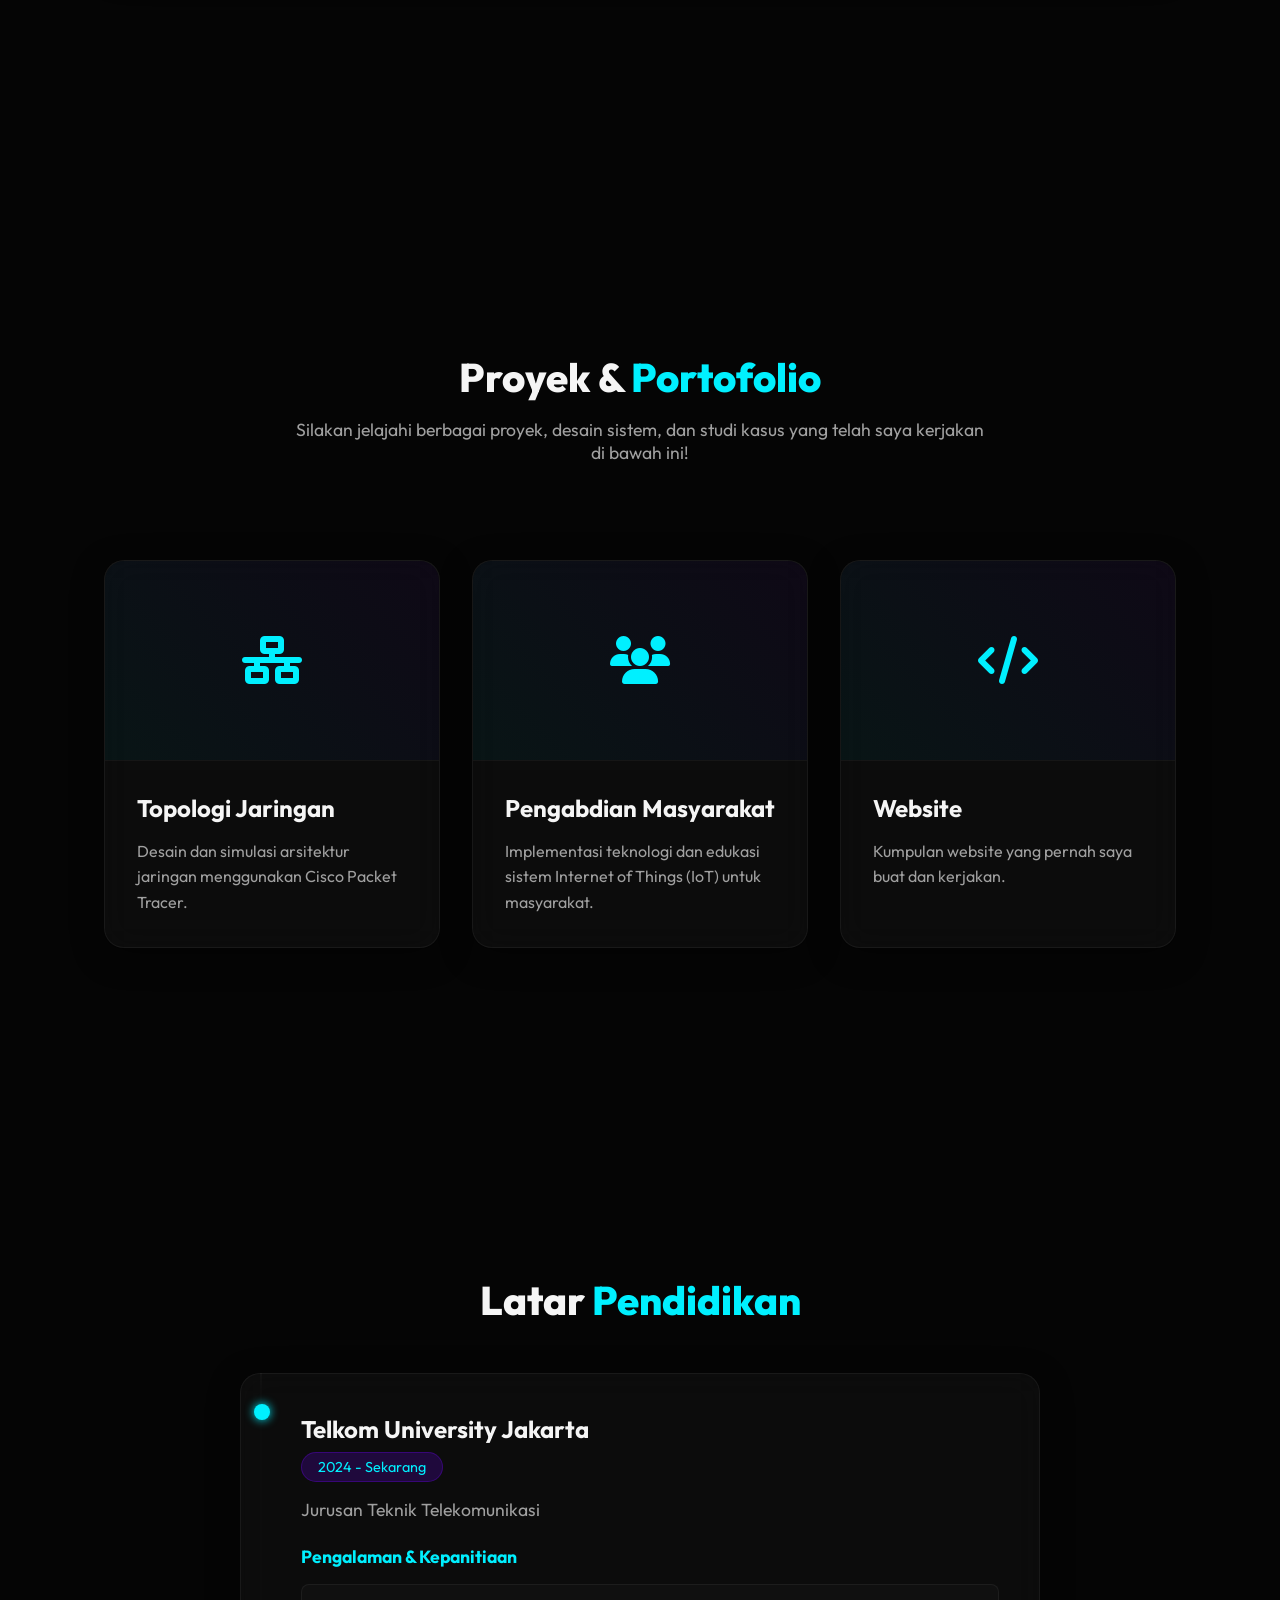
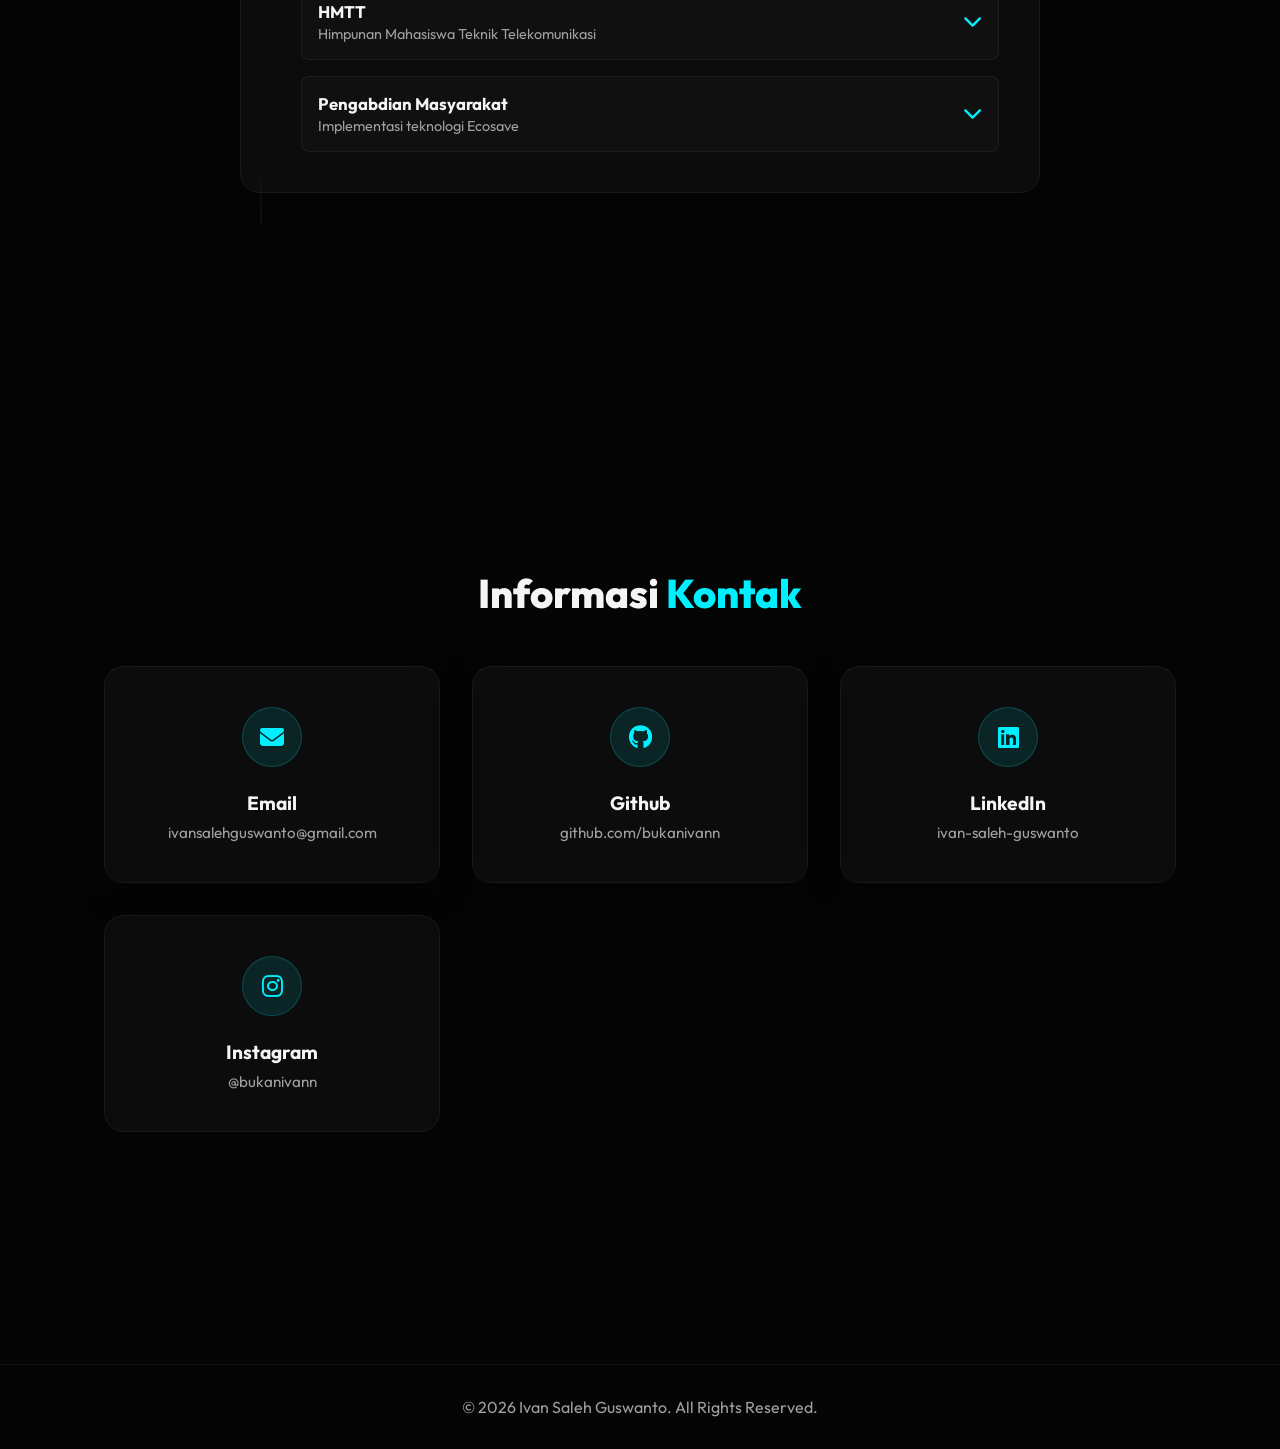
==== commit 30bc600a: "Add LinkedIn profile" ====
--- a/index.html
+++ b/index.html
@@ -4,11 +4,19 @@
 <head>
     <meta charset="UTF-8">
     <meta name="viewport" content="width=device-width, initial-scale=1.0">
-    <meta name="description" content="Portofolio Ivan Saleh Guswanto - Network Engineer">
+    <meta name="description" content="Portofolio Ivan Saleh Guswanto - Network Engineer, mahasiswa Teknik Telekomunikasi yang tertarik pada jaringan, IoT, dan embedded systems.">
+    <meta name="keywords" content="Ivan Saleh Guswanto, portofolio, network engineer, jaringan, IoT, embedded systems, Telkom University">
+    <meta name="author" content="Ivan Saleh Guswanto">
+    <meta property="og:title" content="Ivan Saleh Guswanto | Network Engineer">
+    <meta property="og:description" content="Portofolio Ivan Saleh Guswanto sebagai Network Engineer dan penggemar teknologi jaringan, IoT, dan embedded systems.">
+    <meta property="og:type" content="website">
+    <meta property="og:image" content="assets/profile.jpeg">
+    <meta name="twitter:card" content="summary_large_image">
     <title>Ivan Saleh Guswanto | Network Engineer</title>
     <link rel="preconnect" href="https://fonts.googleapis.com">
     <link rel="preconnect" href="https://fonts.gstatic.com" crossorigin>
     <link href="https://fonts.googleapis.com/css2?family=Outfit:wght@300;400;600;800&display=swap" rel="stylesheet">
+    <link rel="icon" href="assets/profile.jpeg" type="image/jpeg">
     <link rel="stylesheet" href="style.css">
     <!-- FontAwesome for icons -->
     <link rel="stylesheet" href="https://cdnjs.cloudflare.com/ajax/libs/font-awesome/6.4.0/css/all.min.css">
@@ -227,6 +235,12 @@
                     <h3>Github</h3>
                     <p>github.com/bukanivann</p>
                 </a>
+                <a href="https://www.linkedin.com/in/ivan-saleh-guswanto-9547b2297/" target="_blank" rel="noopener noreferrer"
+                    class="contact-card glass-card">
+                    <div class="icon-box"><i class="fab fa-linkedin"></i></div>
+                    <h3>LinkedIn</h3>
+                    <p>ivan-saleh-guswanto</p>
+                </a>
                 <a href="https://www.instagram.com/bukanivann/" target="_blank" rel="noopener noreferrer"
                     class="contact-card glass-card">
                     <div class="icon-box"><i class="fab fa-instagram"></i></div>
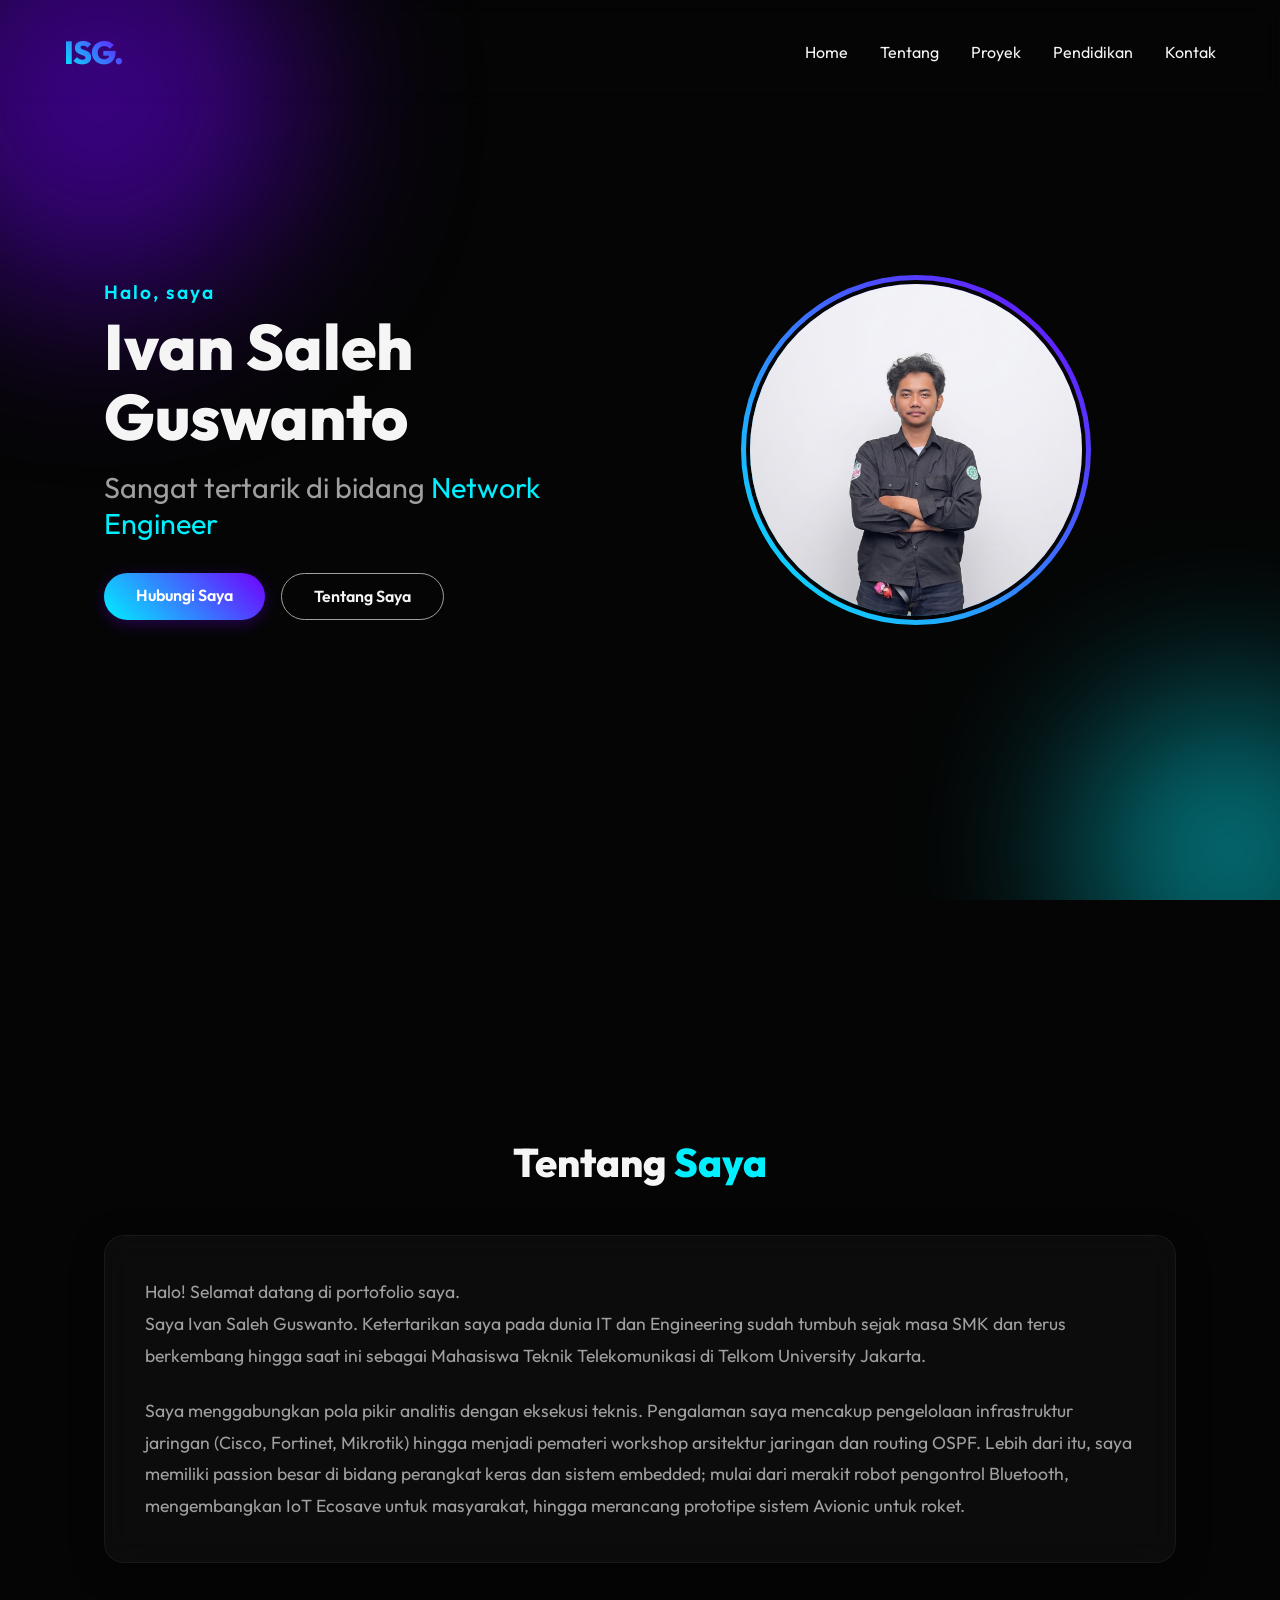
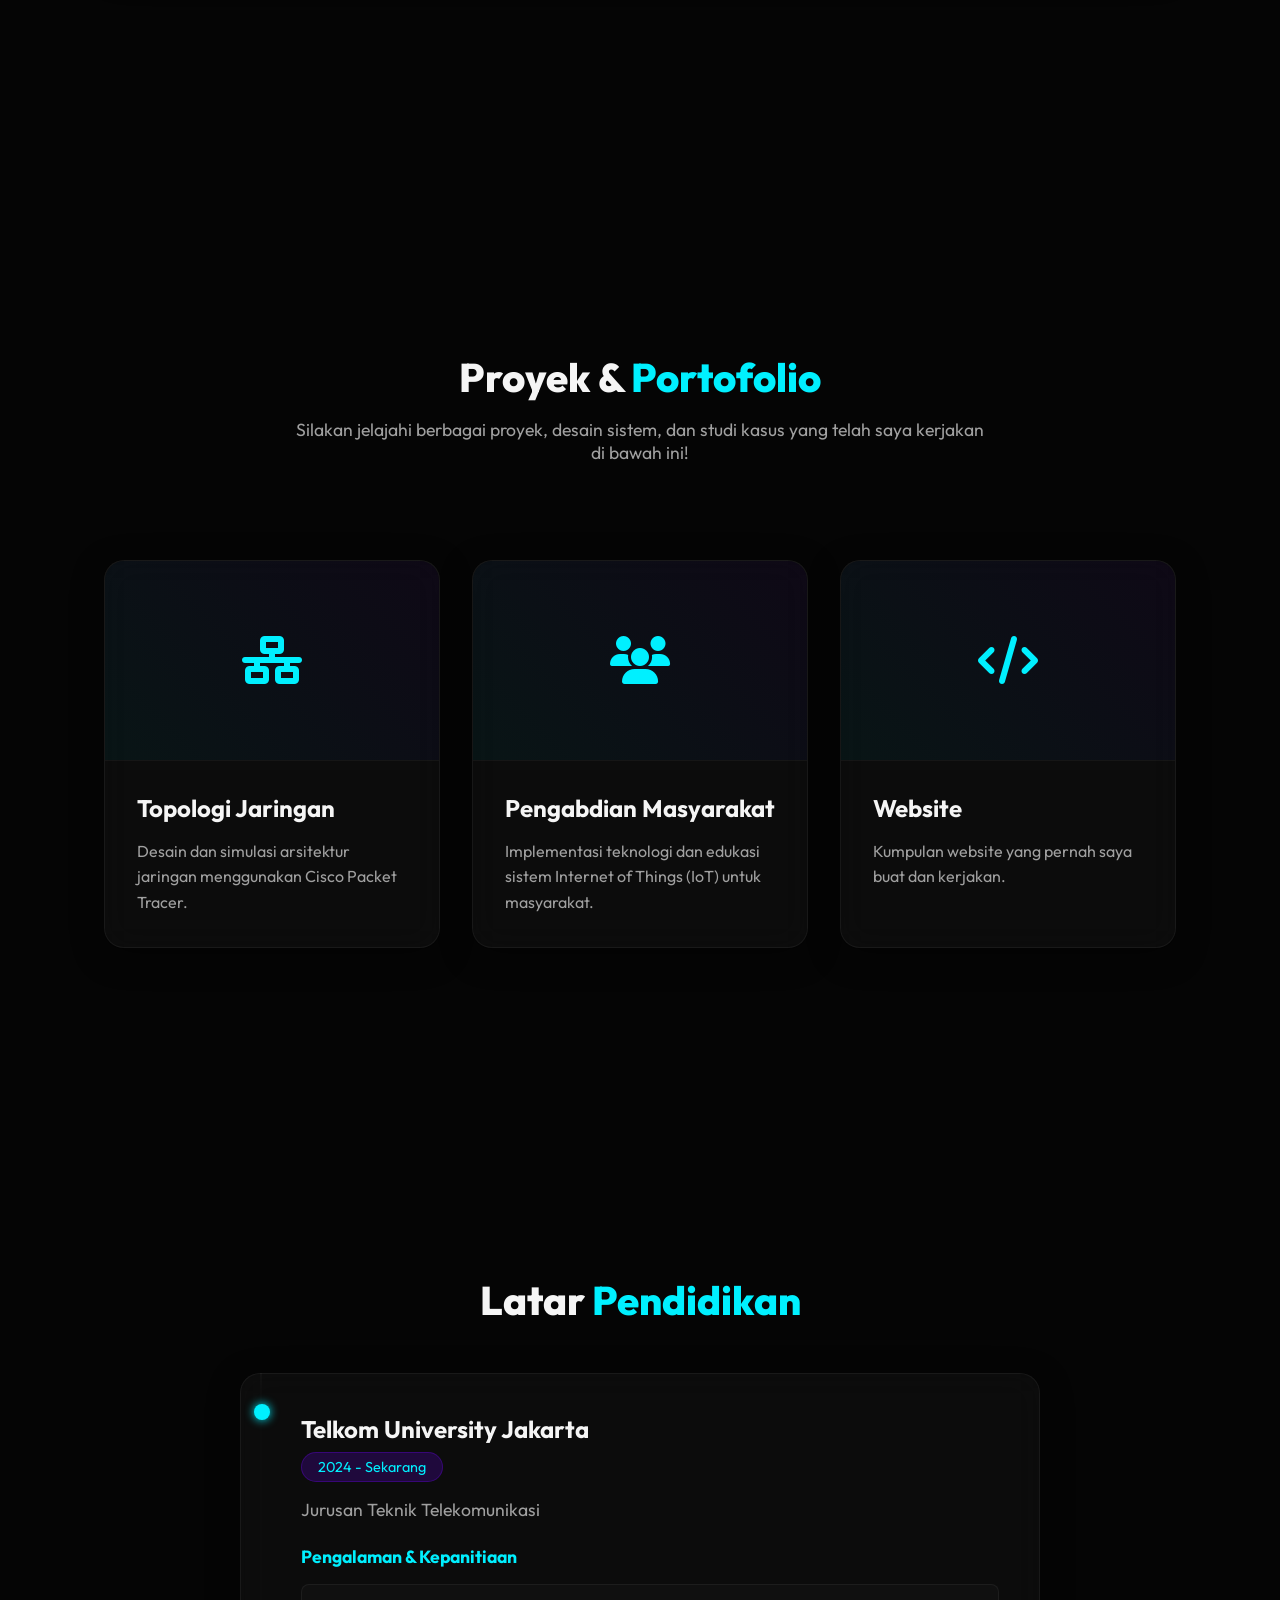
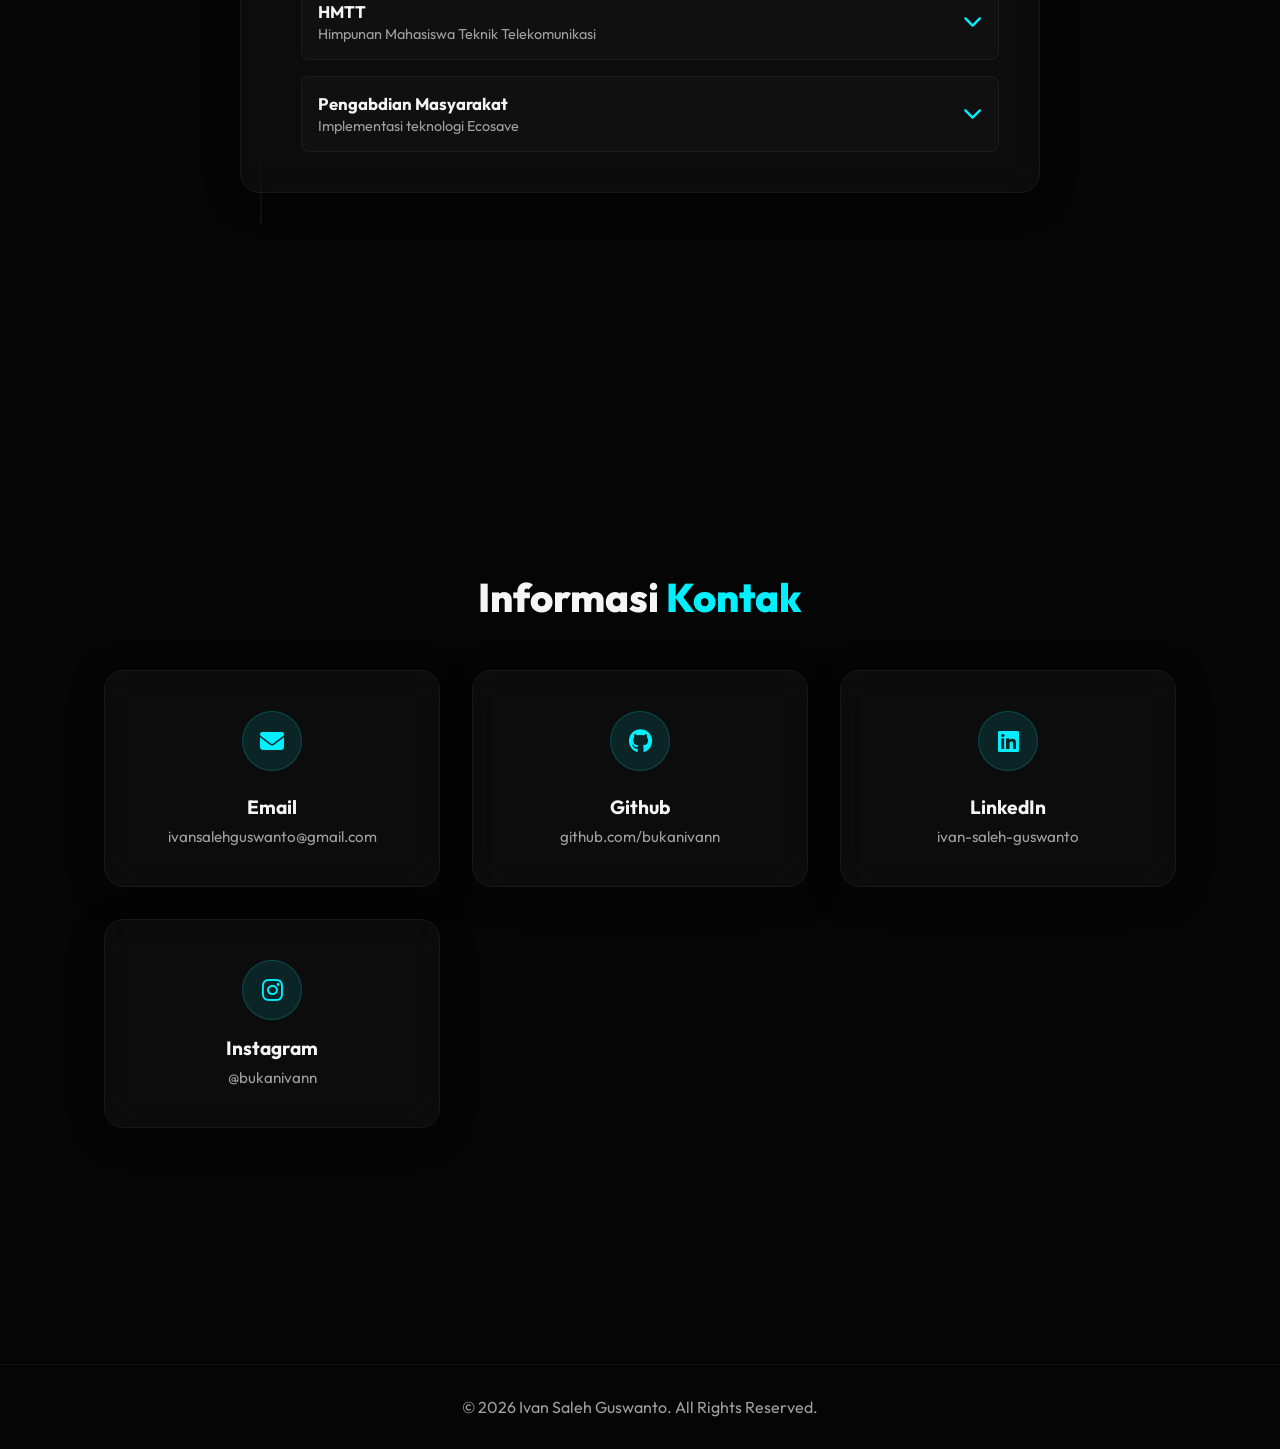
==== commit e534187d: "Update portfolio" ====
--- a/index.html
+++ b/index.html
@@ -242,7 +242,7 @@
                     <p>ivan-saleh-guswanto</p>
                 </a>
                 <a href="https://www.instagram.com/bukanivann/" target="_blank" rel="noopener noreferrer"
-                    class="contact-card glass-card">
+                    class="contact-card glass-card instagram-card">
                     <div class="icon-box"><i class="fab fa-instagram"></i></div>
                     <h3>Instagram</h3>
                     <p>@bukanivann</p>
--- a/style.css
+++ b/style.css
@@ -683,6 +683,15 @@
     font-size: 0.95rem;
 }
 
+.instagram-card {
+    text-align: center;
+    justify-content: center;
+}
+
+.instagram-card .icon-box {
+    margin: 0 auto 1rem;
+}
+
 /* Footer */
 footer {
     text-align: center;
